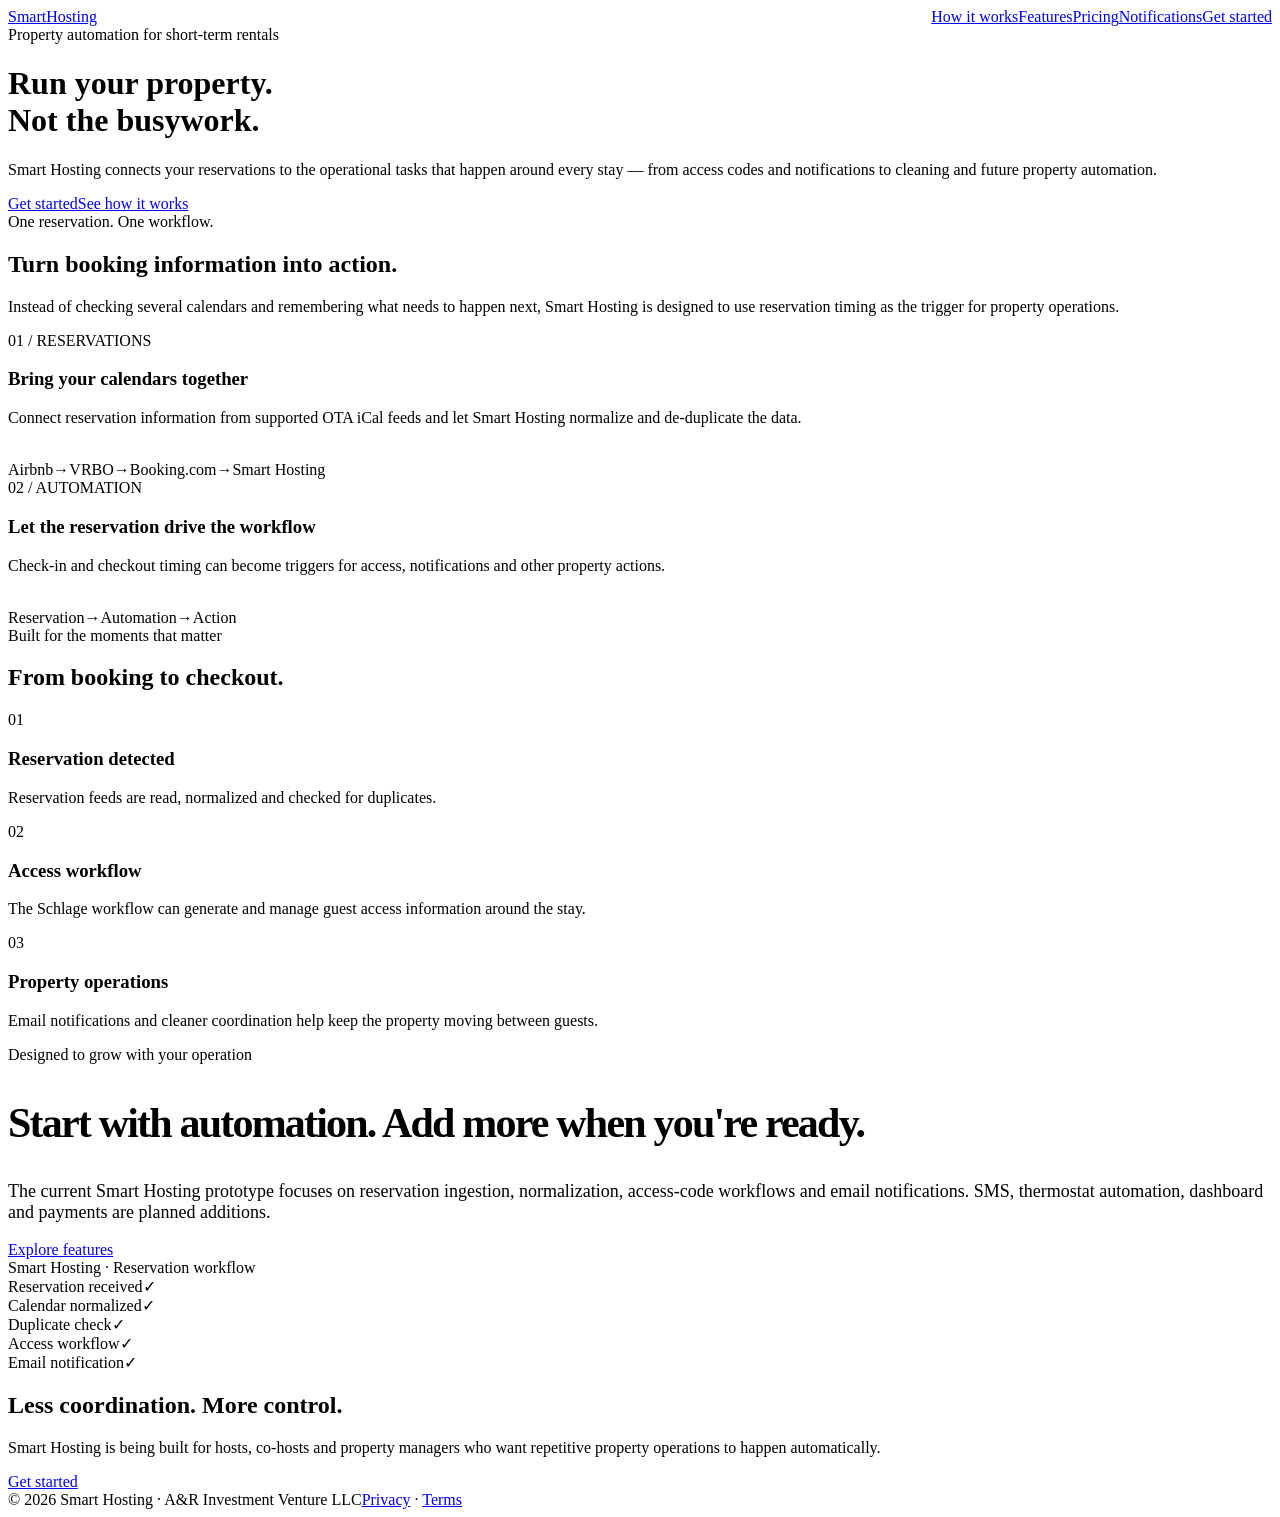
==== index.html @ 6773cb5b "index" ====
<!doctype html>
<html lang="en">
<head><meta charset="utf-8"><meta name="viewport" content="width=device-width,initial-scale=1">
<title>Smart Hosting — Property automation without the busywork</title>
<link rel="stylesheet" href="css/style.css"></head>
<body>
<nav class="nav"><div class="container" style="display:flex;justify-content:space-between;align-items:center;width:100%">
<a class="logo" href="index.html">Smart<span>Hosting</span></a>
<div class="navlinks"><a href="how-it-works.html">How it works</a><a href="features.html">Features</a><a href="pricing.html">Pricing</a><a href="sms.html">Notifications</a><a class="btn btn-primary" href="signup.html">Get started</a></div>
</div></nav>

<header class="hero"><div class="container">
<div class="eyebrow">Property automation for short-term rentals</div>
<h1>Run your property.<br>Not the busywork.</h1>
<p>Smart Hosting connects your reservations to the operational tasks that happen around every stay — from access codes and notifications to cleaning and future property automation.</p>
<div class="actions"><a class="btn btn-primary" href="signup.html">Get started</a><a class="btn btn-secondary" href="how-it-works.html">See how it works</a></div>
</div></header>

<section class="section"><div class="container">
<div class="section-head"><div class="eyebrow">One reservation. One workflow.</div><h2>Turn booking information into action.</h2><p>Instead of checking several calendars and remembering what needs to happen next, Smart Hosting is designed to use reservation timing as the trigger for property operations.</p></div>
<div class="feature-band">
<div class="panel"><div class="number">01 / RESERVATIONS</div><h3>Bring your calendars together</h3><p>Connect reservation information from supported OTA iCal feeds and let Smart Hosting normalize and de-duplicate the data.</p><br>
<div class="flow"><span class="node">Airbnb</span><span class="arrow">→</span><span class="node">VRBO</span><span class="arrow">→</span><span class="node">Booking.com</span><span class="arrow">→</span><span class="node">Smart Hosting</span></div></div>
<div class="panel dark"><div class="number">02 / AUTOMATION</div><h3>Let the reservation drive the workflow</h3><p>Check-in and checkout timing can become triggers for access, notifications and other property actions.</p><br>
<div class="flow"><span class="node">Reservation</span><span class="arrow">→</span><span class="node">Automation</span><span class="arrow">→</span><span class="node">Action</span></div></div>
</div>
</div></section>

<section class="section alt"><div class="container">
<div class="section-head"><div class="eyebrow">Built for the moments that matter</div><h2>From booking to checkout.</h2></div>
<div class="grid">
<div class="card"><div class="number">01</div><h3>Reservation detected</h3><p>Reservation feeds are read, normalized and checked for duplicates.</p></div>
<div class="card"><div class="number">02</div><h3>Access workflow</h3><p>The Schlage workflow can generate and manage guest access information around the stay.</p></div>
<div class="card"><div class="number">03</div><h3>Property operations</h3><p>Email notifications and cleaner coordination help keep the property moving between guests.</p></div>
</div>
</div></section>

<section class="section"><div class="container">
<div class="feature-band">
<div><div class="eyebrow">Designed to grow with your operation</div><h2 style="font-size:42px;letter-spacing:-1.8px">Start with automation. Add more when you're ready.</h2><p style="color:var(--muted);font-size:18px">The current Smart Hosting prototype focuses on reservation ingestion, normalization, access-code workflows and email notifications. SMS, thermostat automation, dashboard and payments are planned additions.</p><a class="btn btn-secondary" href="features.html">Explore features</a></div>
<div class="mock"><div class="mockbar">Smart Hosting · Reservation workflow</div><div class="mockbody">
<div class="status"><span>Reservation received</span><span class="check">✓</span></div>
<div class="status"><span>Calendar normalized</span><span class="check">✓</span></div>
<div class="status"><span>Duplicate check</span><span class="check">✓</span></div>
<div class="status"><span>Access workflow</span><span class="check">✓</span></div>
<div class="status"><span>Email notification</span><span class="check">✓</span></div>
</div></div>
</div></div></section>

<section class="cta"><div class="container"><h2>Less coordination. More control.</h2><p>Smart Hosting is being built for hosts, co-hosts and property managers who want repetitive property operations to happen automatically.</p><a class="btn btn-primary" href="signup.html">Get started</a></div></section>
<footer class="footer"><div class="container footerrow"><span>© 2026 Smart Hosting · A&R Investment Venture LLC</span><span><a href="privacy.html">Privacy</a> · <a href="terms.html">Terms</a></span></div></footer>
</body></html>
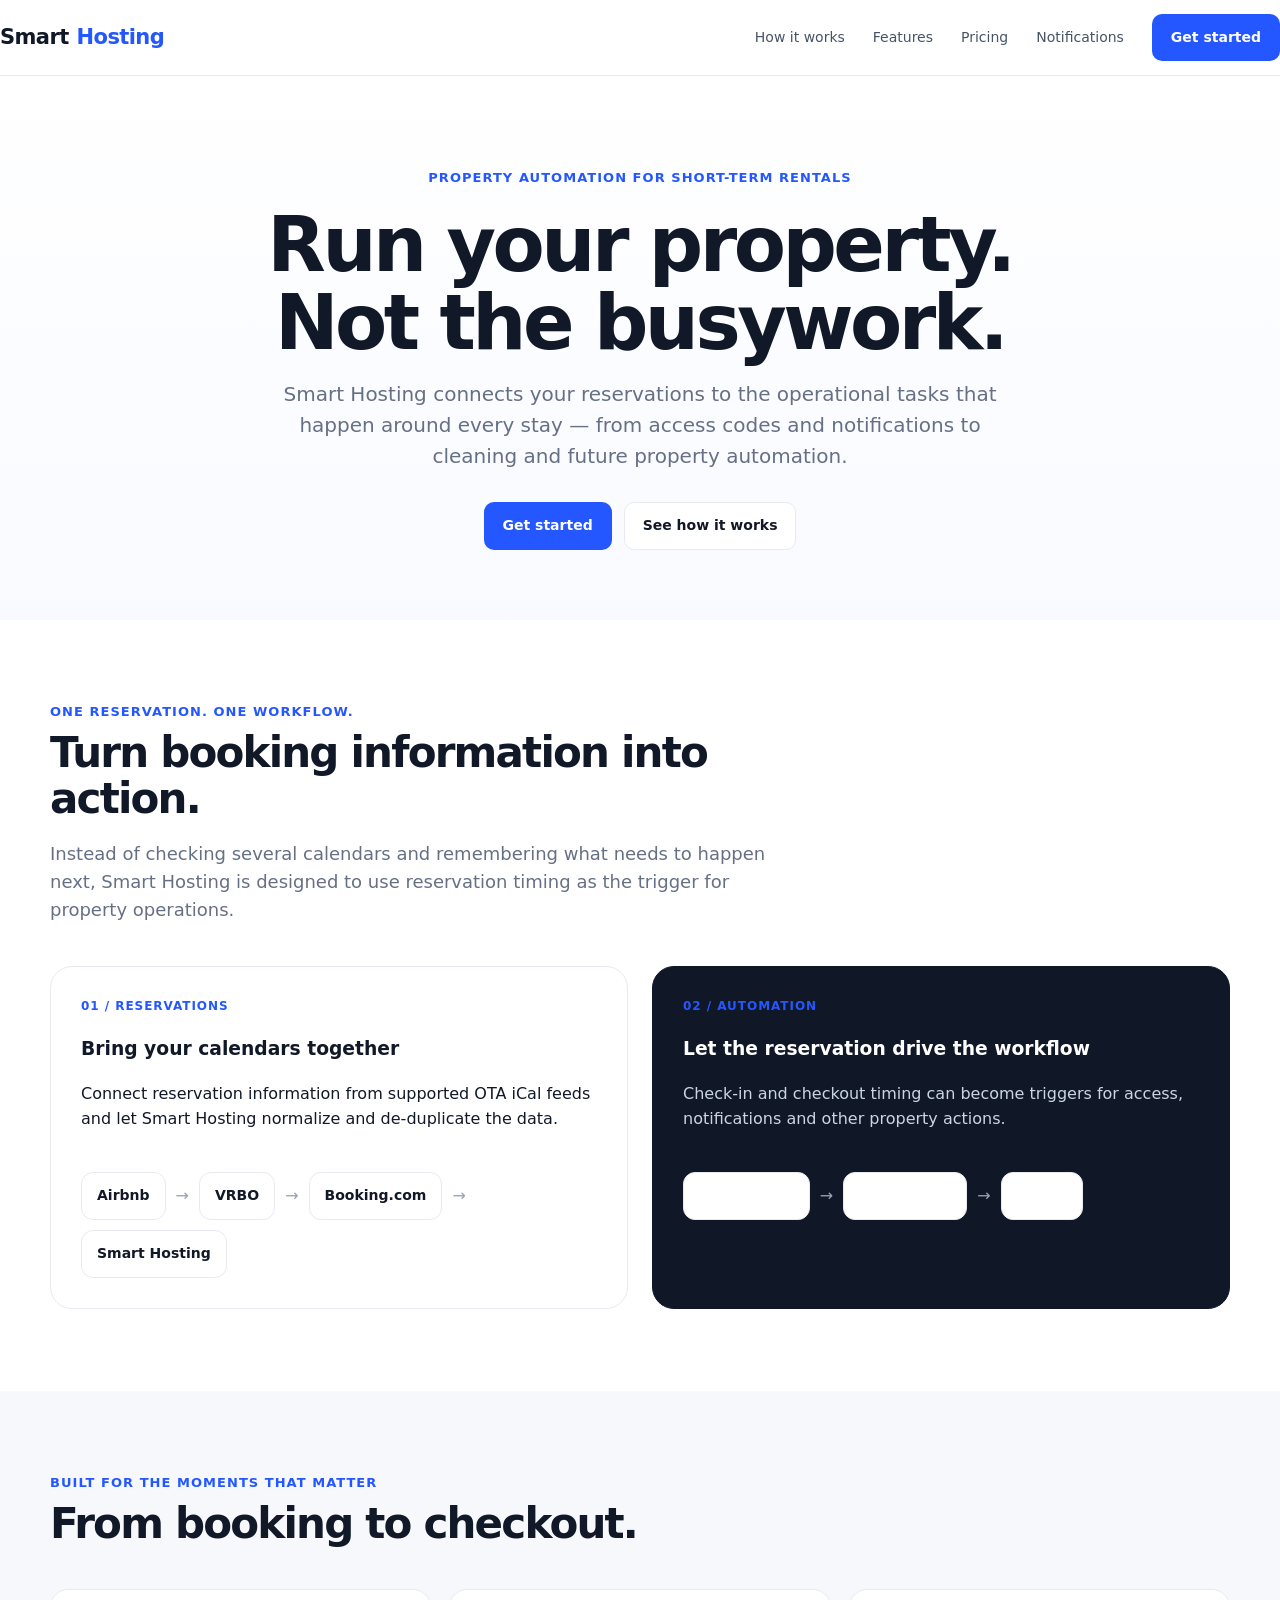
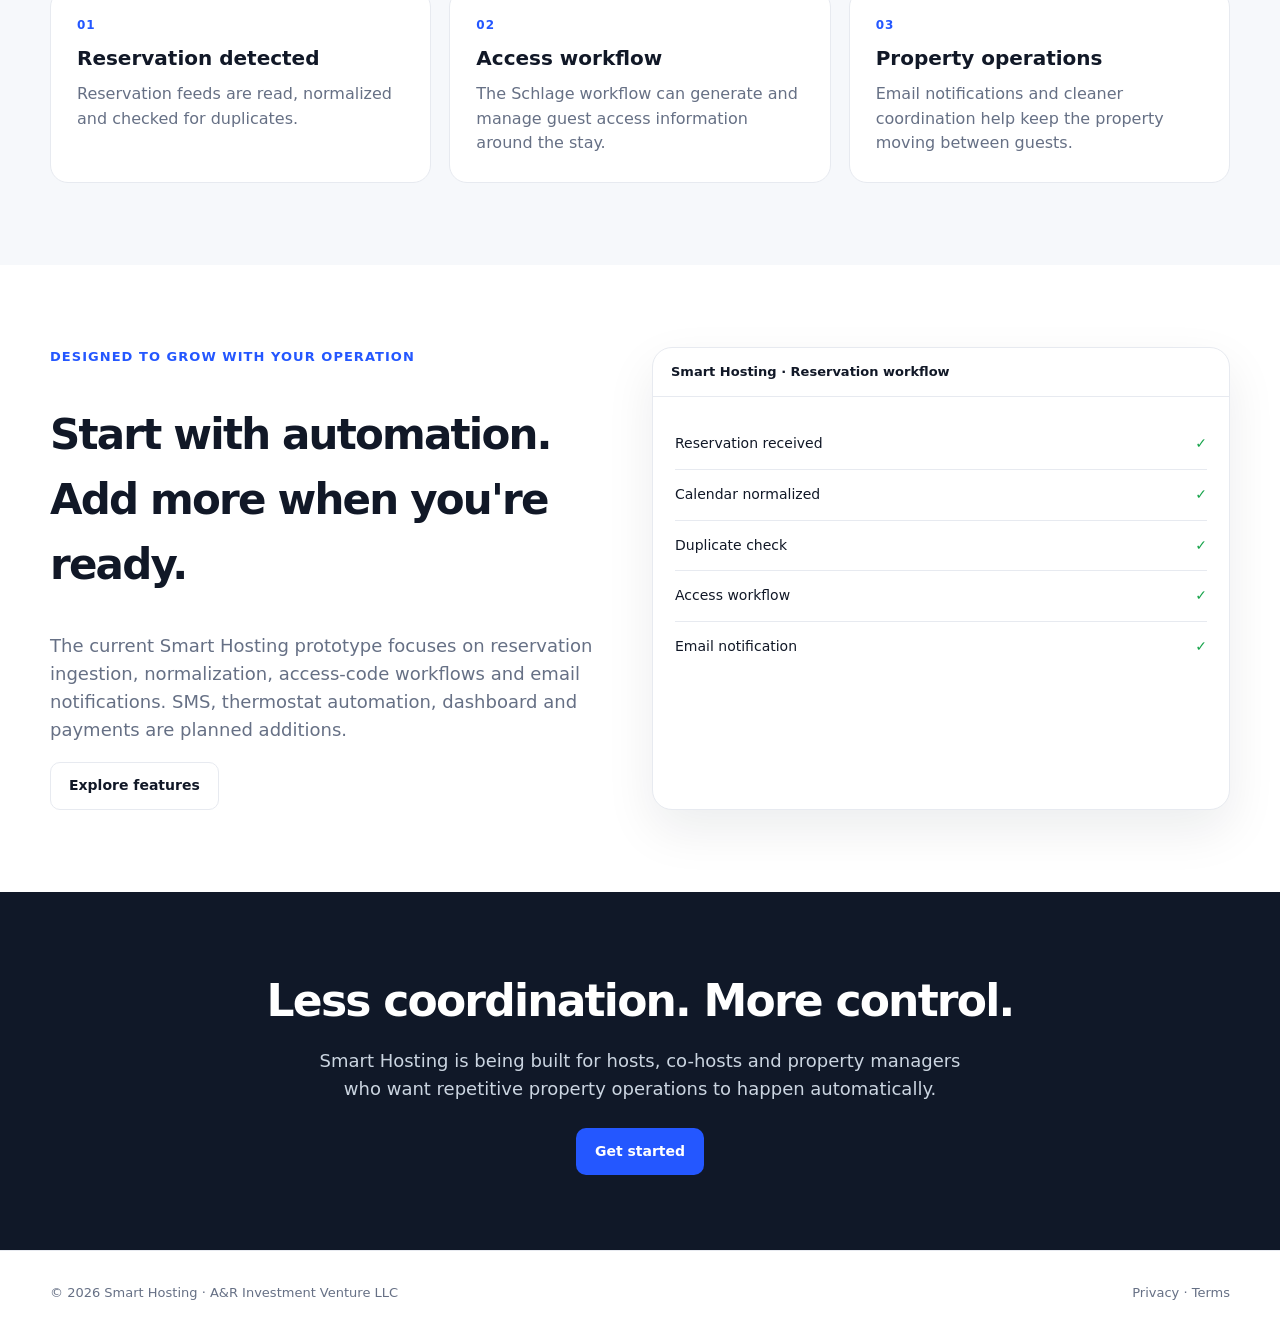
==== commit 1bb16ccc: "Add favicon link to index.html" ====
--- a/index.html
+++ b/index.html
@@ -2,6 +2,7 @@
 <html lang="en">
 <head><meta charset="utf-8"><meta name="viewport" content="width=device-width,initial-scale=1">
 <title>Smart Hosting — Property automation without the busywork</title>
+<link rel="icon" type="image/png" href="favicon.png">
 <link rel="stylesheet" href="css/style.css"></head>
 <body>
 <nav class="nav"><div class="container" style="display:flex;justify-content:space-between;align-items:center;width:100%">
--- a/css/style.css
+++ b/css/style.css
@@ -0,0 +1,102 @@
+
+:root{
+  --ink:#111827;
+  --muted:#667085;
+  --line:#e7eaf0;
+  --soft:#f6f8fb;
+  --brand:#2457ff;
+  --brand-dark:#1742d3;
+  --white:#fff;
+  --max:1180px;
+}
+*{box-sizing:border-box}
+html{scroll-behavior:smooth}
+body{margin:0;font-family:Inter,ui-sans-serif,system-ui,-apple-system,BlinkMacSystemFont,"Segoe UI",sans-serif;color:var(--ink);background:#fff;line-height:1.55}
+a{color:inherit;text-decoration:none}
+.container{width:min(var(--max),calc(100% - 40px));margin:auto}
+.nav{height:76px;display:flex;align-items:center;justify-content:space-between;border-bottom:1px solid var(--line);background:#fff;position:sticky;top:0;z-index:20}
+.logo{font-weight:800;font-size:21px;letter-spacing:-.6px}
+.logo span{color:var(--brand)}
+.navlinks{display:flex;gap:28px;align-items:center;font-size:14px;color:#475467}
+.navlinks a:hover{color:var(--ink)}
+.btn{display:inline-flex;align-items:center;justify-content:center;border-radius:10px;padding:12px 18px;font-weight:700;font-size:14px;border:1px solid transparent}
+.btn-primary{background:var(--brand);color:#fff}
+.btn-primary:hover{background:var(--brand-dark)}
+.btn-secondary{background:#fff;border-color:var(--line)}
+.hero{padding:92px 0 70px;text-align:center;background:linear-gradient(180deg,#fff 0%,#f8faff 100%)}
+.eyebrow{font-size:13px;font-weight:800;color:var(--brand);letter-spacing:.08em;text-transform:uppercase}
+h1{font-size:clamp(44px,6vw,76px);line-height:1.02;letter-spacing:-3.5px;margin:18px auto;max-width:900px}
+.hero p{font-size:20px;color:var(--muted);max-width:720px;margin:0 auto 30px}
+.actions{display:flex;gap:12px;justify-content:center;flex-wrap:wrap}
+.section{padding:82px 0}
+.section.alt{background:var(--soft)}
+.section-head{max-width:720px;margin-bottom:42px}
+.section-head h2{font-size:42px;line-height:1.1;letter-spacing:-1.8px;margin:8px 0 12px}
+.section-head p{color:var(--muted);font-size:18px}
+.grid{display:grid;grid-template-columns:repeat(3,1fr);gap:18px}
+.card{border:1px solid var(--line);border-radius:18px;padding:26px;background:#fff}
+.card h3{margin:8px 0 8px;font-size:20px}
+.card p{margin:0;color:var(--muted)}
+.number{font-size:12px;font-weight:800;color:var(--brand);letter-spacing:.08em}
+.feature-band{display:grid;grid-template-columns:1fr 1fr;gap:24px;align-items:stretch}
+.panel{border:1px solid var(--line);border-radius:22px;padding:30px;background:#fff}
+.panel.dark{background:#101828;color:#fff;border-color:#101828}
+.panel.dark p{color:#cbd5e1}
+.flow{display:flex;flex-wrap:wrap;gap:10px;align-items:center}
+.flow .node{padding:12px 15px;border:1px solid var(--line);border-radius:12px;background:#fff;font-weight:700;font-size:14px}
+.flow .arrow{color:#98a2b3}
+.mock{border:1px solid var(--line);border-radius:20px;background:#fff;overflow:hidden;box-shadow:0 20px 50px rgba(16,24,40,.08)}
+.mockbar{padding:14px 18px;border-bottom:1px solid var(--line);font-weight:800;font-size:13px}
+.mockbody{padding:22px}
+.status{display:flex;justify-content:space-between;padding:14px 0;border-bottom:1px solid var(--line);font-size:14px}
+.status:last-child{border-bottom:0}
+.check{color:#16a34a;font-weight:800}
+.cta{padding:75px 0;background:#101828;color:#fff;text-align:center}
+.cta h2{font-size:44px;letter-spacing:-1.8px;margin:0 0 12px}
+.cta p{color:#cbd5e1;max-width:650px;margin:0 auto 25px;font-size:18px}
+.footer{border-top:1px solid var(--line);padding:32px 0;color:var(--muted);font-size:13px}
+.footerrow{display:flex;justify-content:space-between;gap:20px;flex-wrap:wrap}
+.pricing-hero{padding:72px 0 48px;text-align:center}
+.pricing-hero h1{font-size:56px}
+.pricing-hero p{max-width:650px;margin:0 auto;color:var(--muted);font-size:18px}
+.pricing-grid{display:grid;grid-template-columns:repeat(3,1fr);gap:18px;align-items:stretch}
+.price-card{border:1px solid var(--line);border-radius:20px;padding:28px;background:#fff;position:relative}
+.price-card.popular{border:2px solid var(--brand);padding:27px;box-shadow:0 14px 40px rgba(36,87,255,.12)}
+.badge{position:absolute;right:18px;top:18px;background:#eef3ff;color:var(--brand);padding:6px 9px;border-radius:999px;font-size:11px;font-weight:800}
+.price{font-size:44px;font-weight:850;letter-spacing:-2px;margin:16px 0 0}
+.per{color:var(--muted);font-size:13px}
+.price-card ul{list-style:none;padding:0;margin:22px 0}
+.price-card li{padding:8px 0;color:#475467;font-size:14px}
+.price-card li:before{content:"✓";color:var(--brand);font-weight:800;margin-right:9px}
+.note{font-size:12px;color:var(--muted);margin-top:14px}
+.calc{margin-top:55px;border:1px solid var(--line);border-radius:20px;padding:30px;background:var(--soft)}
+.calcrow{display:flex;gap:14px;align-items:center;flex-wrap:wrap}
+input{padding:12px 14px;border:1px solid #d0d5dd;border-radius:10px;font-size:16px;width:130px}
+.total{font-size:30px;font-weight:800;margin-top:18px}
+.faq{max-width:850px;margin:auto}
+.faq details{border-top:1px solid var(--line);padding:20px 0}
+.faq summary{cursor:pointer;font-weight:750}
+.timeline{display:grid;grid-template-columns:80px 1fr;gap:20px;max-width:850px;margin:auto}
+.stepnum{width:54px;height:54px;border-radius:50%;background:#eef3ff;color:var(--brand);display:grid;place-items:center;font-weight:800}
+.timeline .tcard{padding-bottom:40px}
+.timeline h3{margin:0 0 7px;font-size:24px}
+.timeline p{margin:0;color:var(--muted)}
+@media(max-width:800px){
+ .navlinks{display:none}.grid,.pricing-grid,.feature-band{grid-template-columns:1fr}
+ .hero{padding-top:65px} h1{letter-spacing:-2.5px}
+ .section-head h2,.cta h2{font-size:34px}
+ .pricing-hero h1{font-size:44px}
+}
+
+/* Version 4 — dashboard-inspired Features page */
+.navinner{display:flex;align-items:center;justify-content:space-between;width:100%}
+.logo{display:flex;align-items:center;gap:8px}.logo-mark{display:grid;place-items:center;width:30px;height:30px;border:2px solid var(--brand);border-radius:9px;color:var(--brand);font-size:18px}.navlinks .active{color:var(--brand);font-weight:800}.navcta{background:var(--brand);color:#fff!important;padding:9px 14px;border-radius:9px;font-weight:800}
+.feature-hero{padding:64px 0 55px;background:radial-gradient(circle at 85% 20%,#eef4ff 0,#fff 34%,#fff 100%)}
+.feature-hero-grid{display:grid;grid-template-columns:.78fr 1.22fr;gap:48px;align-items:center}.feature-copy{padding-right:5px}.feature-copy h1{font-size:clamp(46px,5.1vw,70px);max-width:680px;margin:15px 0 20px;letter-spacing:-3.2px}.feature-copy p{font-size:19px;color:var(--muted);max-width:600px}.hero-note{margin-top:22px;font-size:13px;color:#475467;font-weight:700}.live-dot{display:inline-block;width:8px;height:8px;border-radius:50%;background:#16a34a;margin-right:7px}
+.product-shell{border:1px solid #dfe6f1;border-radius:20px;background:#fff;box-shadow:0 30px 80px rgba(16,24,40,.13);overflow:hidden}.product-topbar{height:58px;display:flex;align-items:center;justify-content:space-between;padding:0 16px;border-bottom:1px solid #e6ebf2;background:#fbfcfe;font-size:11px}.mini-brand{font-weight:850;font-size:13px;color:#0f1d3b}.mini-house{display:inline-grid;place-items:center;width:24px;height:24px;border-radius:7px;background:#eaf1ff;color:var(--brand);margin-right:5px}.mini-user{display:flex;align-items:center;gap:7px;color:#344054}.mini-bell{font-size:17px}.avatar{width:27px;height:27px;border-radius:50%;background:var(--brand);color:#fff;display:grid;place-items:center;font-weight:800}.product-body{display:grid;grid-template-columns:165px 1fr;min-height:485px}.product-side{padding:15px 10px;background:#fbfcfe;border-right:1px solid #e6ebf2}.side-title{font-size:9px;font-weight:900;letter-spacing:.08em;color:#667085;padding:4px 7px 12px}.side-title span{float:right;color:var(--brand);font-size:15px}.property{display:grid;grid-template-columns:39px 1fr;gap:7px;padding:9px 6px;border-radius:10px;margin-bottom:5px}.property.selected{background:#eaf2ff}.property b{font-size:10px;display:block;white-space:nowrap;overflow:hidden;text-overflow:ellipsis}.property small{display:block;font-size:8px;color:#667085;margin-top:2px}.property em{font-style:normal;font-size:8px;color:#475467}.property em i{display:inline-block;width:6px;height:6px;border-radius:50%;background:#16a34a;margin-right:3px}.property em.inactive i{background:#98a2b3}.thumb{width:39px;height:39px;border-radius:8px;background:linear-gradient(145deg,#dbe7f7,#8ca7c5);position:relative;overflow:hidden}.thumb:after{content:"";position:absolute;left:6px;right:6px;bottom:6px;height:12px;background:rgba(255,255,255,.75);border-radius:4px 4px 1px 1px}.t2{background:linear-gradient(145deg,#e9d8c3,#a98a65)}.t3{background:linear-gradient(145deg,#d5d9df,#8794a8)}
+.product-main{padding:15px 16px}.screen-head{display:flex;align-items:center;justify-content:space-between}.screen-title{font-size:15px;font-weight:850;color:#0f1d3b}.lock{color:var(--brand);font-size:19px;margin-right:5px}.screen-head small{font-size:9px;color:#667085}.running{font-size:9px;font-weight:800;color:#166534;background:#dcfce7;padding:6px 8px;border-radius:999px}.running i{display:inline-block;width:6px;height:6px;background:#16a34a;border-radius:50%;margin-right:4px}.screen-tabs{display:flex;gap:2px;margin:14px 0;border-bottom:1px solid #e6ebf2}.screen-tabs span{padding:7px 9px;font-size:8px;color:#667085}.screen-tabs .sel{color:var(--brand);font-weight:800;border-bottom:2px solid var(--brand)}.metrics{display:grid;grid-template-columns:repeat(4,1fr);gap:7px}.metrics>div{border:1px solid #e4e9f0;border-radius:9px;padding:10px 9px}.metrics strong{font-size:20px;display:block;color:#0f1d3b}.metrics small{font-size:7px;color:#667085}.dashboard-grid{display:grid;grid-template-columns:1.25fr .75fr;gap:8px;margin-top:9px}.dash-card{border:1px solid #e4e9f0;border-radius:9px;overflow:hidden;background:#fff}.card-head{display:flex;justify-content:space-between;padding:9px 10px;border-bottom:1px solid #e8edf3;font-size:9px}.card-head span{color:var(--brand);font-weight:800}.flowline{padding:9px 13px;text-align:center}.flowbox{border:1px solid #9cc7ff;background:#eff7ff;border-radius:7px;padding:7px;font-size:8px;font-weight:800;color:#0f2b55}.flowbox small{display:block;font-weight:500;color:#667085;margin-top:2px;font-size:7px}.flowbox.green{border-color:#8ee2a6;background:#edfff2}.flowbox.purple{border-color:#c6a7ff;background:#f6f0ff}.flowbox.blue{border-color:#9cc7ff;background:#eff7ff}.down{font-size:13px;color:#475467;height:14px;line-height:14px}.split{display:grid;grid-template-columns:1fr 1fr;gap:5px;margin:3px 0}.activity{position:relative;padding:8px 10px;border-bottom:1px solid #eef1f5}.activity:last-child{border-bottom:0}.activity b{display:block;font-size:8px}.activity small{display:block;font-size:7px;color:#667085;margin-top:2px}.activity time{position:absolute;right:8px;top:9px;font-size:7px;color:#667085}
+.channel-section{padding:45px 0 55px;background:#fff}.channel-heading{display:grid;grid-template-columns:1fr .8fr;gap:45px;align-items:end;margin-bottom:23px}.channel-heading h2{font-size:36px;letter-spacing:-1.5px;line-height:1.08;margin:8px 0 0}.channel-heading p{margin:0;color:var(--muted);font-size:15px}.channel-grid{display:grid;grid-template-columns:repeat(3,1fr);gap:12px}.channel-card{display:flex;align-items:center;gap:13px;border:1px solid #e2e8f0;border-radius:15px;padding:16px;background:#fff;box-shadow:0 10px 25px rgba(16,24,40,.05)}.channel-mark{width:43px;height:43px;border-radius:12px;display:grid;place-items:center;font-weight:900;font-size:22px}.airbnb-mark{background:#fff0f3;color:#e31c5f}.vrbo-mark{background:#fff2e8;color:#e25b00}.booking-mark{background:#eaf2ff;color:#003b95}.channel-card strong{display:block;font-size:16px}.channel-card span{display:block;color:#667085;font-size:11px;margin-top:2px}.channel-status{margin-left:auto;font-size:9px;color:#166534;background:#ecfdf3;padding:5px 7px;border-radius:999px}.trademark-note{font-size:10px;color:#98a2b3;margin:14px 0 0}.feature-grid{display:grid;grid-template-columns:repeat(3,1fr);gap:14px}.feature-card{position:relative;border:1px solid #e2e8f0;border-radius:18px;padding:24px;background:#fff;min-height:280px}.feature-card.future{background:linear-gradient(180deg,#fff,#f7f9fc)}.feature-icon{width:38px;height:38px;border-radius:11px;background:#edf3ff;color:var(--brand);display:grid;place-items:center;font-size:19px;font-weight:800}.feature-card h3{margin:15px 0 7px;font-size:20px}.feature-card p{color:var(--muted);font-size:14px;margin:0}.feature-card ul{padding:0;margin:16px 0 0;list-style:none}.feature-card li{font-size:12px;color:#475467;padding:4px 0}.feature-card li:before{content:"✓";color:var(--brand);font-weight:900;margin-right:7px}.status-tag{position:absolute;top:21px;right:19px;font-size:9px;font-weight:900;padding:5px 7px;border-radius:999px;text-transform:uppercase;letter-spacing:.04em}.status-tag.prototype{background:#eef3ff;color:var(--brand)}.status-tag.roadmap{background:#f2f4f7;color:#667085}
+.split-feature{display:grid;grid-template-columns:1fr 1fr;gap:55px;align-items:center}.visual-card{border:1px solid #dfe6ef;border-radius:22px;background:#fbfcfe;padding:20px;box-shadow:0 20px 55px rgba(16,24,40,.08)}.visual-label{font-size:10px;font-weight:900;letter-spacing:.08em;color:#667085;margin-bottom:10px}.command-row{display:grid;grid-template-columns:38px 1fr 25px;align-items:center;gap:10px;padding:15px 9px;border-bottom:1px solid #e6ebf2}.command-row:last-of-type{border-bottom:0}.command-row.active{background:#eef5ff;border-radius:12px}.command-icon{width:31px;height:31px;border-radius:9px;background:#eef3ff;color:var(--brand);display:grid;place-items:center;font-size:9px;font-weight:900}.command-row b{display:block;font-size:13px}.command-row small{display:block;color:#667085;font-size:10px;margin-top:2px}.arrow{color:#98a2b3;text-align:center}.pulse{color:#16a34a;font-size:12px;text-align:center}.checkmark{color:#16a34a;font-weight:900;text-align:center}.mini-footer{display:flex;justify-content:space-between;margin-top:12px;font-size:9px;color:#667085}.mini-footer i{display:inline-block;width:6px;height:6px;border-radius:50%;background:#16a34a;margin-right:4px}.side-copy{margin:0}.bullet-list{margin-top:25px}.bullet-list>div{display:grid;grid-template-columns:34px 1fr;gap:11px;padding:13px 0;border-top:1px solid #e7eaf0}.bullet-list b{color:var(--brand);font-size:11px}.bullet-list strong{display:block;font-size:14px}.bullet-list small{display:block;color:#667085;font-size:12px;margin-top:2px}.roadmap-grid{display:grid;grid-template-columns:repeat(4,1fr);gap:12px}.roadmap-grid>div{border:1px solid #e1e6ee;border-radius:16px;padding:20px;background:#fff}.roadmap-grid span{display:block;color:var(--brand);font-weight:900;font-size:11px}.roadmap-grid b{display:block;margin-top:10px;font-size:15px}.roadmap-grid p{font-size:12px;color:#667085;margin:6px 0 0}
+@media(max-width:1000px){.feature-hero-grid,.split-feature{grid-template-columns:1fr}.feature-copy{padding-right:0}.product-shell{max-width:850px;margin:auto}.channel-heading{grid-template-columns:1fr}.feature-grid{grid-template-columns:repeat(2,1fr)}.roadmap-grid{grid-template-columns:repeat(2,1fr)}}
+@media(max-width:700px){.channel-grid,.feature-grid,.roadmap-grid{grid-template-columns:1fr}.product-body{grid-template-columns:1fr}.product-side{display:none}.dashboard-grid{grid-template-columns:1fr}.metrics{grid-template-columns:repeat(2,1fr)}.feature-copy h1{letter-spacing:-2.4px}.channel-heading h2{font-size:31px}.navlinks{gap:10px}.navlinks a:not(.navcta){display:none}}
+
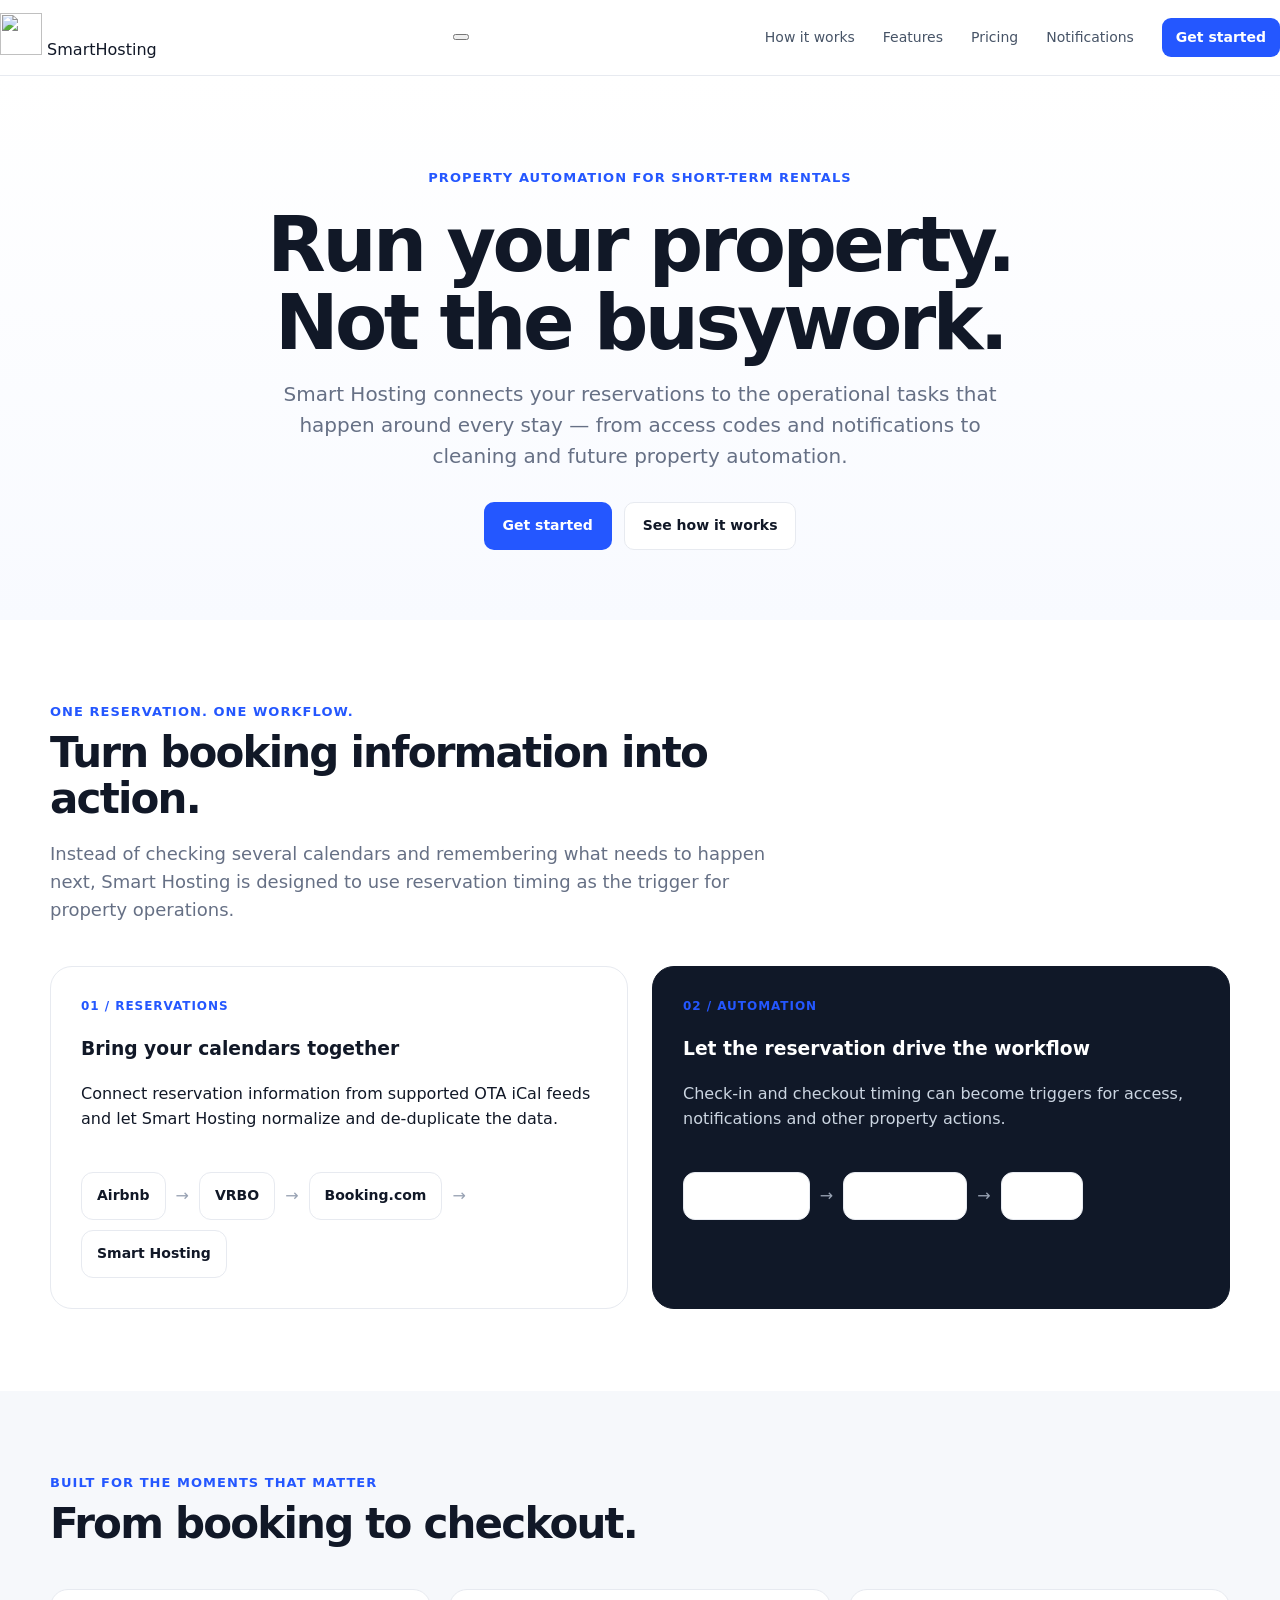
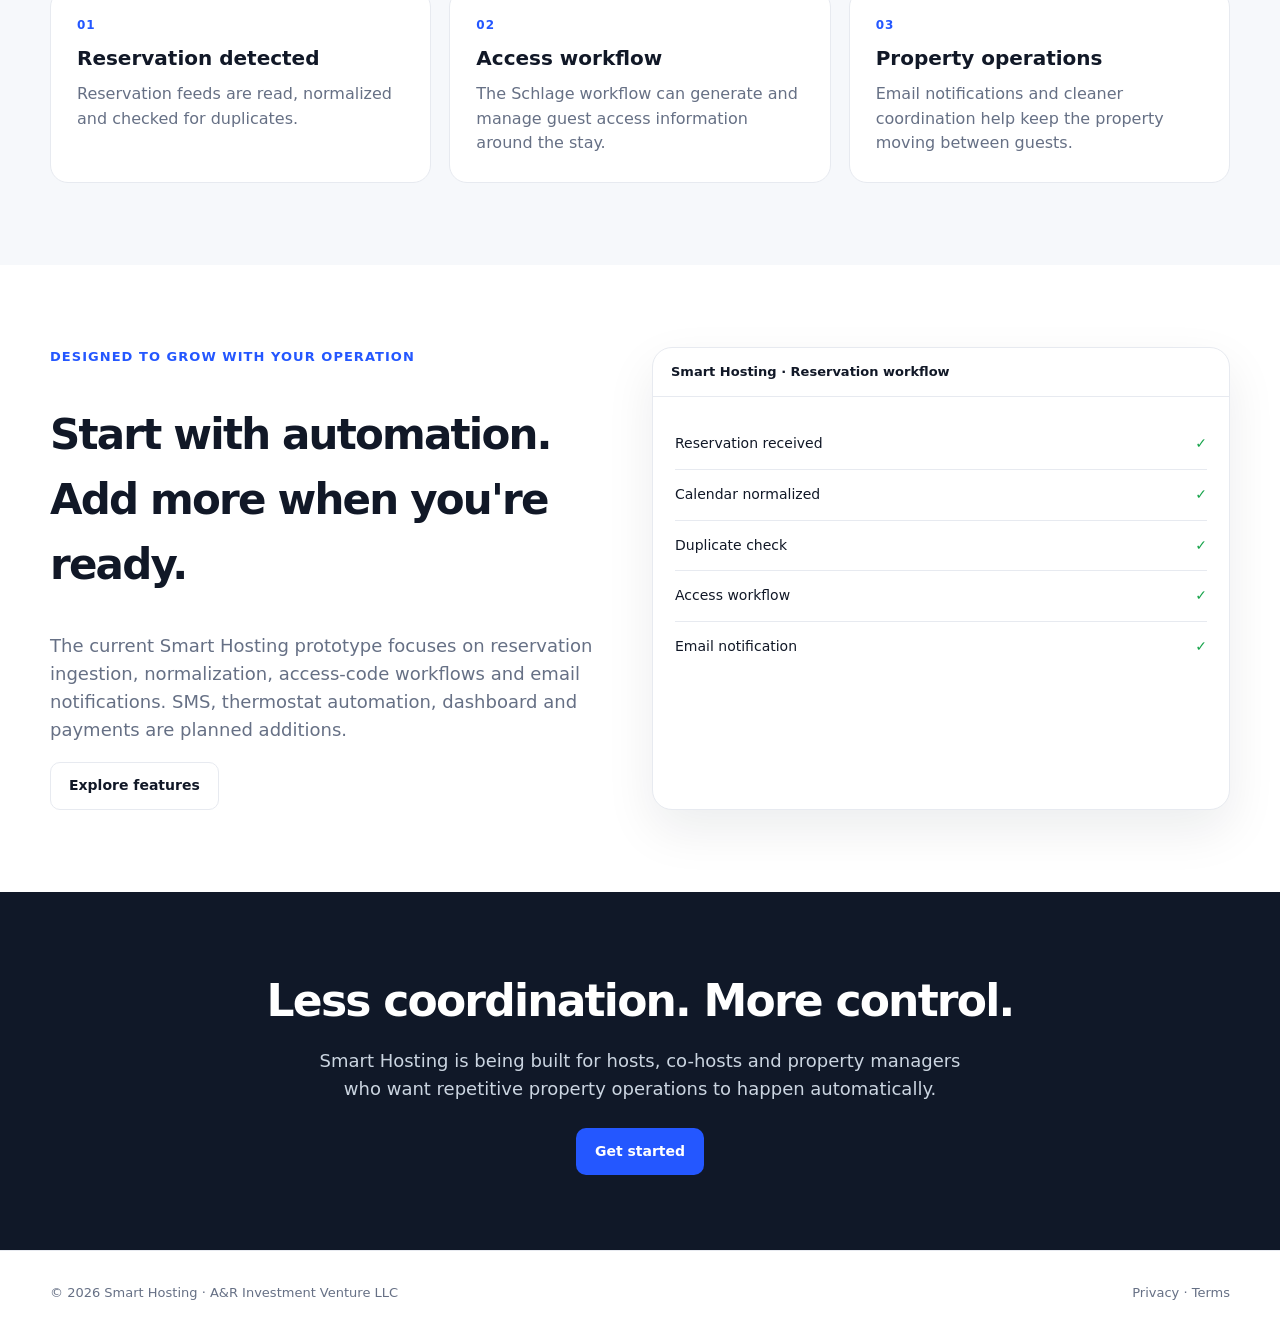
==== commit f7f17b8f: "new" ====
--- a/index.html
+++ b/index.html
@@ -2,13 +2,28 @@
 <html lang="en">
 <head><meta charset="utf-8"><meta name="viewport" content="width=device-width,initial-scale=1">
 <title>Smart Hosting — Property automation without the busywork</title>
-<link rel="icon" type="image/png" href="favicon.png">
-<link rel="stylesheet" href="css/style.css"></head>
+<link rel="stylesheet" href="css/style.css"><link rel="icon" type="image/png" sizes="64x64" href="favicon.png">
+<link rel="apple-touch-icon" href="favicon.png">
+</head>
 <body>
-<nav class="nav"><div class="container" style="display:flex;justify-content:space-between;align-items:center;width:100%">
-<a class="logo" href="index.html">Smart<span>Hosting</span></a>
-<div class="navlinks"><a href="how-it-works.html">How it works</a><a href="features.html">Features</a><a href="pricing.html">Pricing</a><a href="sms.html">Notifications</a><a class="btn btn-primary" href="signup.html">Get started</a></div>
-</div></nav>
+<nav class="nav" aria-label="Primary navigation">
+  <div class="container navinner">
+    <a class="brand" href="index.html" aria-label="Smart Hosting home">
+      <img class="brand-icon" src="assets/smart-hosting-icon.png" alt="" width="42" height="42">
+      <span class="brand-wordmark">Smart<span>Hosting</span></span>
+    </a>
+    <button class="mobile-menu-toggle" type="button" aria-expanded="false" aria-controls="mobile-menu" aria-label="Open menu">
+      <span></span><span></span><span></span>
+    </button>
+    <div class="navlinks"><a href="how-it-works.html">How it works</a><a href="features.html">Features</a><a href="pricing.html">Pricing</a><a href="sms.html">Notifications</a><a class="navcta" href="signup.html">Get started</a></div>
+  </div>
+  <div class="mobile-menu" id="mobile-menu" hidden>
+    <div class="container mobile-menu-inner">
+      <a href="how-it-works.html">How it works</a><a href="features.html">Features</a><a href="pricing.html">Pricing</a><a href="sms.html">Notifications</a>
+      <a class="navcta mobile-cta" href="signup.html">Get started</a>
+    </div>
+  </div>
+</nav>
 
 <header class="hero"><div class="container">
 <div class="eyebrow">Property automation for short-term rentals</div>
@@ -50,4 +65,16 @@
 
 <section class="cta"><div class="container"><h2>Less coordination. More control.</h2><p>Smart Hosting is being built for hosts, co-hosts and property managers who want repetitive property operations to happen automatically.</p><a class="btn btn-primary" href="signup.html">Get started</a></div></section>
 <footer class="footer"><div class="container footerrow"><span>© 2026 Smart Hosting · A&R Investment Venture LLC</span><span><a href="privacy.html">Privacy</a> · <a href="terms.html">Terms</a></span></div></footer>
+<script>
+(function(){
+  const nav=document.querySelector('.nav');
+  const btn=document.querySelector('.mobile-menu-toggle');
+  const menu=document.getElementById('mobile-menu');
+  if(!btn||!menu) return;
+  function closeMenu(){menu.hidden=true;btn.setAttribute('aria-expanded','false');btn.setAttribute('aria-label','Open menu');nav.classList.remove('menu-open');}
+  btn.addEventListener('click',function(){const open=menu.hidden;menu.hidden=!open;btn.setAttribute('aria-expanded',String(open));btn.setAttribute('aria-label',open?'Close menu':'Open menu');nav.classList.toggle('menu-open',open);});
+  menu.querySelectorAll('a').forEach(a=>a.addEventListener('click',closeMenu));
+  window.addEventListener('resize',function(){if(window.innerWidth>800) closeMenu();});
+})();
+</script>
 </body></html>
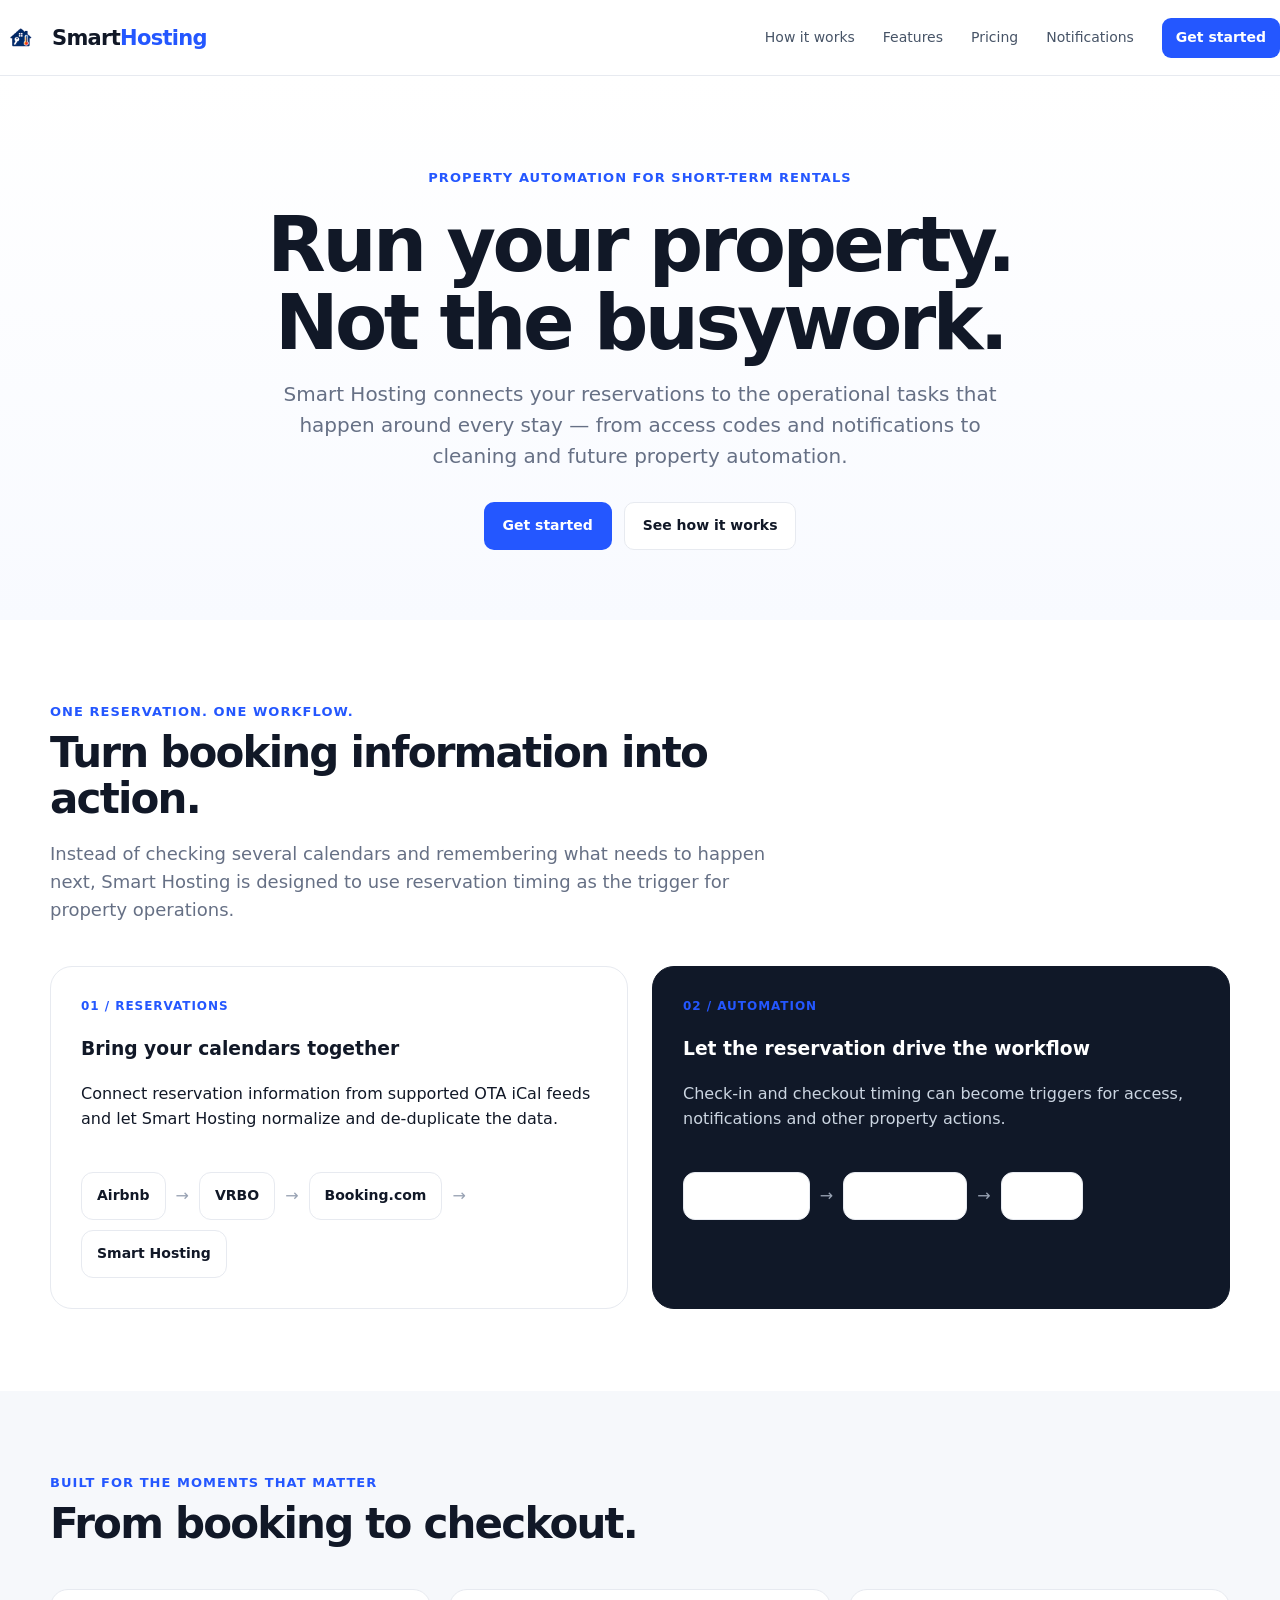
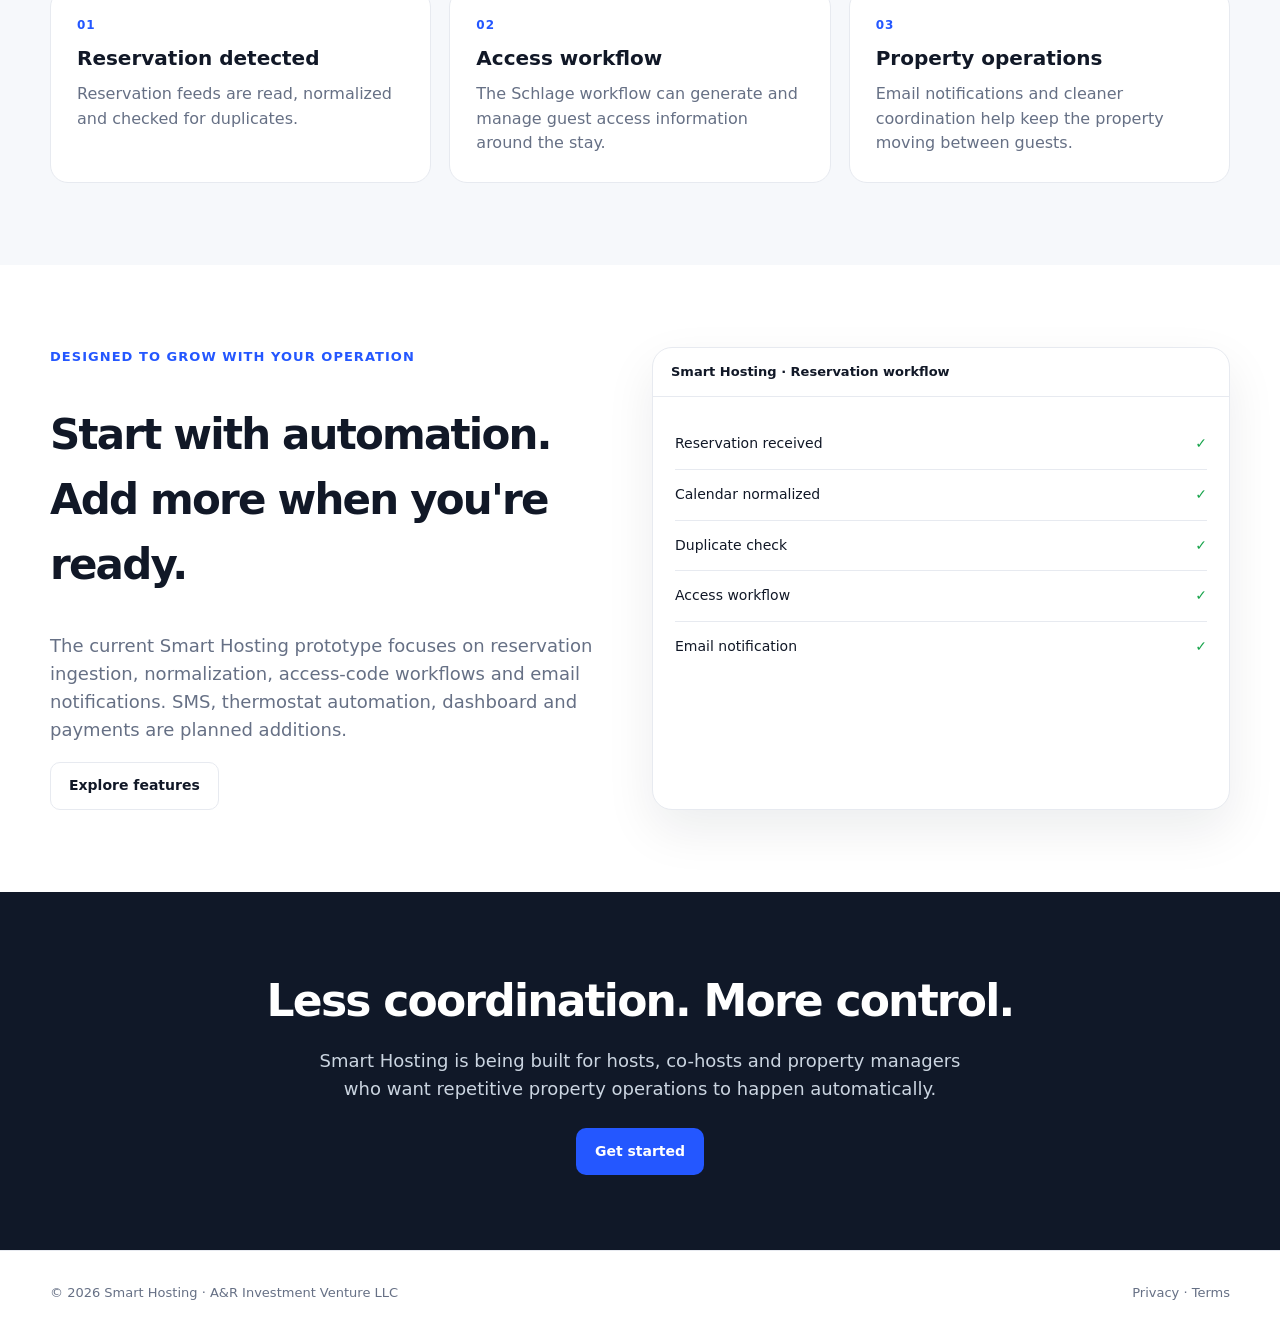
==== commit 59f35786: "mobile-logofixes Mobile logo was not fixed. Now fixed." ====
--- a/index.html
+++ b/index.html
@@ -2,8 +2,8 @@
 <html lang="en">
 <head><meta charset="utf-8"><meta name="viewport" content="width=device-width,initial-scale=1">
 <title>Smart Hosting — Property automation without the busywork</title>
-<link rel="stylesheet" href="css/style.css"><link rel="icon" type="image/png" sizes="64x64" href="favicon.png">
-<link rel="apple-touch-icon" href="favicon.png">
+<link rel="stylesheet" href="css/style.css"><link rel="icon" type="image/png" sizes="64x64" href="favicon.png?v=5">
+<link rel="apple-touch-icon" href="favicon.png?v=5">
 </head>
 <body>
 <nav class="nav" aria-label="Primary navigation">
--- a/css/style.css
+++ b/css/style.css
@@ -82,7 +82,7 @@
 .timeline h3{margin:0 0 7px;font-size:24px}
 .timeline p{margin:0;color:var(--muted)}
 @media(max-width:800px){
- .navlinks{display:none}.grid,.pricing-grid,.feature-band{grid-template-columns:1fr}
+ .grid,.pricing-grid,.feature-band{grid-template-columns:1fr}
  .hero{padding-top:65px} h1{letter-spacing:-2.5px}
  .section-head h2,.cta h2{font-size:34px}
  .pricing-hero h1{font-size:44px}
@@ -100,3 +100,27 @@
 @media(max-width:1000px){.feature-hero-grid,.split-feature{grid-template-columns:1fr}.feature-copy{padding-right:0}.product-shell{max-width:850px;margin:auto}.channel-heading{grid-template-columns:1fr}.feature-grid{grid-template-columns:repeat(2,1fr)}.roadmap-grid{grid-template-columns:repeat(2,1fr)}}
 @media(max-width:700px){.channel-grid,.feature-grid,.roadmap-grid{grid-template-columns:1fr}.product-body{grid-template-columns:1fr}.product-side{display:none}.dashboard-grid{grid-template-columns:1fr}.metrics{grid-template-columns:repeat(2,1fr)}.feature-copy h1{letter-spacing:-2.4px}.channel-heading h2{font-size:31px}.navlinks{gap:10px}.navlinks a:not(.navcta){display:none}}
 
+
+/* Version 5 — Smart Hosting brand + responsive navigation */
+.navinner{min-height:76px}
+.brand{display:flex;align-items:center;gap:10px;text-decoration:none;color:var(--ink);font-weight:800}
+.brand-icon{width:42px;height:42px;object-fit:contain;display:block}
+.brand-wordmark{font-size:21px;letter-spacing:-.7px;white-space:nowrap}
+.brand-wordmark span{color:var(--brand)}
+.mobile-menu-toggle{display:none;width:44px;height:44px;border:1px solid var(--line);background:#fff;border-radius:10px;align-items:center;justify-content:center;flex-direction:column;gap:5px;cursor:pointer}
+.mobile-menu-toggle span{display:block;width:20px;height:2px;background:var(--ink);border-radius:2px}
+.mobile-menu{background:#fff;border-top:1px solid var(--line);box-shadow:0 12px 25px rgba(16,24,40,.08)}
+.mobile-menu[hidden]{display:none}
+.mobile-menu-inner{display:flex;flex-direction:column;padding:14px 0 20px}
+.mobile-menu-inner a{padding:13px 2px;color:#344054;text-decoration:none;font-weight:650;border-bottom:1px solid #f0f2f5}
+.mobile-menu-inner a.active{color:var(--brand)}
+.mobile-menu-inner .mobile-cta{margin-top:14px;border-bottom:0;text-align:center;background:var(--brand);color:#fff!important;border-radius:10px;padding:13px 16px}
+@media(max-width:800px){
+ .nav{height:auto;min-height:68px}
+ .navinner{min-height:68px}
+ .navlinks{display:none}
+ .mobile-menu-toggle{display:flex}
+ .brand-icon{width:38px;height:38px}
+ .brand-wordmark{font-size:19px}
+}
+@media(min-width:801px){.mobile-menu{display:none!important}}
